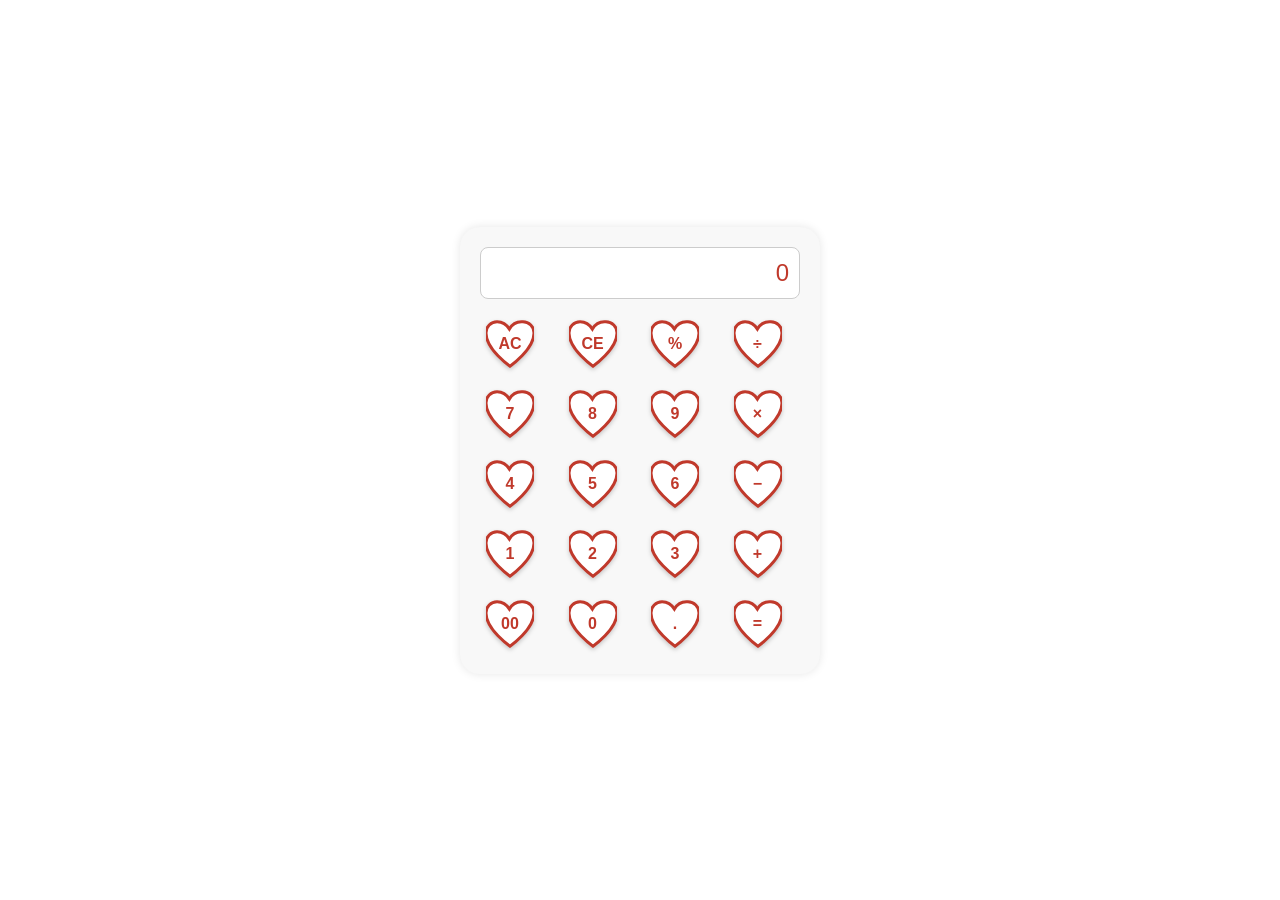
==== index.html @ f3742ee2 "index.html" ====
<!DOCTYPE html>
<html lang="en">
<head>
<meta charset="UTF-8">
<meta name="viewport" content="width=device-width, initial-scale=1.0">
<title>3D Heart Calculator</title>
<link rel="stylesheet" href="styles.css">
<link rel="manifest" href="manifest.json">
<link rel="apple-touch-icon" href="icons/icon-192.png">
<meta name="theme-color" content="#ff3b3b">
</head>
<body>

<div class="calculator">
    <div id="display" class="display">0</div>
    <div class="buttons">
        <!-- First row -->
        <button class="heart-btn" onclick="clearDisplay()"><svg viewBox="0 0 32 29.6"><path d="M23.6,0c-3.4,0-6.4,2-8,4.9C13.8,2,10.8,0,7.4,0C3.3,0,0,3.3,0,7.4c0,11.1,16,22.2,16,22.2s16-11.1,16-22.2C32,3.3,28.7,0,24.6,0H23.6z"/></svg><div class="heart-text">AC</div></button>
        <button class="heart-btn" onclick="deleteLast()"><svg viewBox="0 0 32 29.6"><path d="M23.6,0c-3.4,0-6.4,2-8,4.9C13.8,2,10.8,0,7.4,0C3.3,0,0,3.3,0,7.4c0,11.1,16,22.2,16,22.2s16-11.1,16-22.2C32,3.3,28.7,0,24.6,0H23.6z"/></svg><div class="heart-text">CE</div></button>
        <button class="heart-btn" onclick="append('%')"><svg viewBox="0 0 32 29.6"><path d="M23.6,0c-3.4,0-6.4,2-8,4.9C13.8,2,10.8,0,7.4,0C3.3,0,0,3.3,0,7.4c0,11.1,16,22.2,16,22.2s16-11.1,16-22.2C32,3.3,28.7,0,24.6,0H23.6z"/></svg><div class="heart-text">%</div></button>
        <button class="heart-btn" onclick="append('/')"><svg viewBox="0 0 32 29.6"><path d="M23.6,0c-3.4,0-6.4,2-8,4.9C13.8,2,10.8,0,7.4,0C3.3,0,0,3.3,0,7.4c0,11.1,16,22.2,16,22.2s16-11.1,16-22.2C32,3.3,28.7,0,24.6,0H23.6z"/></svg><div class="heart-text">÷</div></button>

        <!-- Second row -->
        <button class="heart-btn" onclick="append('7')"><svg viewBox="0 0 32 29.6"><path d="M23.6,0c-3.4,0-6.4,2-8,4.9C13.8,2,10.8,0,7.4,0C3.3,0,0,3.3,0,7.4c0,11.1,16,22.2,16,22.2s16-11.1,16-22.2C32,3.3,28.7,0,24.6,0H23.6z"/></svg><div class="heart-text">7</div></button>
        <button class="heart-btn" onclick="append('8')"><svg viewBox="0 0 32 29.6"><path d="M23.6,0c-3.4,0-6.4,2-8,4.9C13.8,2,10.8,0,7.4,0C3.3,0,0,3.3,0,7.4c0,11.1,16,22.2,16,22.2s16-11.1,16-22.2C32,3.3,28.7,0,24.6,0H23.6z"/></svg><div class="heart-text">8</div></button>
        <button class="heart-btn" onclick="append('9')"><svg viewBox="0 0 32 29.6"><path d="M23.6,0c-3.4,0-6.4,2-8,4.9C13.8,2,10.8,0,7.4,0C3.3,0,0,3.3,0,7.4c0,11.1,16,22.2,16,22.2s16-11.1,16-22.2C32,3.3,28.7,0,24.6,0H23.6z"/></svg><div class="heart-text">9</div></button>
        <button class="heart-btn" onclick="append('*')"><svg viewBox="0 0 32 29.6"><path d="M23.6,0c-3.4,0-6.4,2-8,4.9C13.8,2,10.8,0,7.4,0C3.3,0,0,3.3,0,7.4c0,11.1,16,22.2,16,22.2s16-11.1,16-22.2C32,3.3,28.7,0,24.6,0H23.6z"/></svg><div class="heart-text">×</div></button>

        <!-- Third row -->
        <button class="heart-btn" onclick="append('4')"><svg viewBox="0 0 32 29.6"><path d="M23.6,0c-3.4,0-6.4,2-8,4.9C13.8,2,10.8,0,7.4,0C3.3,0,0,3.3,0,7.4c0,11.1,16,22.2,16,22.2s16-11.1,16-22.2C32,3.3,28.7,0,24.6,0H23.6z"/></svg><div class="heart-text">4</div></button>
        <button class="heart-btn" onclick="append('5')"><svg viewBox="0 0 32 29.6"><path d="M23.6,0c-3.4,0-6.4,2-8,4.9C13.8,2,10.8,0,7.4,0C3.3,0,0,3.3,0,7.4c0,11.1,16,22.2,16,22.2s16-11.1,16-22.2C32,3.3,28.7,0,24.6,0H23.6z"/></svg><div class="heart-text">5</div></button>
        <button class="heart-btn" onclick="append('6')"><svg viewBox="0 0 32 29.6"><path d="M23.6,0c-3.4,0-6.4,2-8,4.9C13.8,2,10.8,0,7.4,0C3.3,0,0,3.3,0,7.4c0,11.1,16,22.2,16,22.2s16-11.1,16-22.2C32,3.3,28.7,0,24.6,0H23.6z"/></svg><div class="heart-text">6</div></button>
        <button class="heart-btn" onclick="append('-')"><svg viewBox="0 0 32 29.6"><path d="M23.6,0c-3.4,0-6.4,2-8,4.9C13.8,2,10.8,0,7.4,0C3.3,0,0,3.3,0,7.4c0,11.1,16,22.2,16,22.2s16-11.1,16-22.2C32,3.3,28.7,0,24.6,0H23.6z"/></svg><div class="heart-text">−</div></button>

        <!-- Fourth row -->
        <button class="heart-btn" onclick="append('1')"><svg viewBox="0 0 32 29.6"><path d="M23.6,0c-3.4,0-6.4,2-8,4.9C13.8,2,10.8,0,7.4,0C3.3,0,0,3.3,0,7.4c0,11.1,16,22.2,16,22.2s16-11.1,16-22.2C32,3.3,28.7,0,24.6,0H23.6z"/></svg><div class="heart-text">1</div></button>
        <button class="heart-btn" onclick="append('2')"><svg viewBox="0 0 32 29.6"><path d="M23.6,0c-3.4,0-6.4,2-8,4.9C13.8,2,10.8,0,7.4,0C3.3,0,0,3.3,0,7.4c0,11.1,16,22.2,16,22.2s16-11.1,16-22.2C32,3.3,28.7,0,24.6,0H23.6z"/></svg><div class="heart-text">2</div></button>
        <button class="heart-btn" onclick="append('3')"><svg viewBox="0 0 32 29.6"><path d="M23.6,0c-3.4,0-6.4,2-8,4.9C13.8,2,10.8,0,7.4,0C3.3,0,0,3.3,0,7.4c0,11.1,16,22.2,16,22.2s16-11.1,16-22.2C32,3.3,28.7,0,24.6,0H23.6z"/></svg><div class="heart-text">3</div></button>
        <button class="heart-btn" onclick="append('+')"><svg viewBox="0 0 32 29.6"><path d="M23.6,0c-3.4,0-6.4,2-8,4.9C13.8,2,10.8,0,7.4,0C3.3,0,0,3.3,0,7.4c0,11.1,16,22.2,16,22.2s16-11.1,16-22.2C32,3.3,28.7,0,24.6,0H23.6z"/></svg><div class="heart-text">+</div></button>

        <!-- Last row -->
        <button class="heart-btn" onclick="append('00')"><svg viewBox="0 0 32 29.6"><path d="M23.6,0c-3.4,0-6.4,2-8,4.9C13.8,2,10.8,0,7.4,0C3.3,0,0,3.3,0,7.4c0,11.1,16,22.2,16,22.2s16-11.1,16-22.2C32,3.3,28.7,0,24.6,0H23.6z"/></svg><div class="heart-text">00</div></button>
        <button class="heart-btn" onclick="append('0')"><svg viewBox="0 0 32 29.6"><path d="M23.6,0c-3.4,0-6.4,2-8,4.9C13.8,2,10.8,0,7.4,0C3.3,0,0,3.3,0,7.4c0,11.1,16,22.2,16,22.2s16-11.1,16-22.2C32,3.3,28.7,0,24.6,0H23.6z"/></svg><div class="heart-text">0</div></button>
        <button class="heart-btn" onclick="append('.')"><svg viewBox="0 0 32 29.6"><path d="M23.6,0c-3.4,0-6.4,2-8,4.9C13.8,2,10.8,0,7.4,0C3.3,0,0,3.3,0,7.4c0,11.1,16,22.2,16,22.2s16-11.1,16-22.2C32,3.3,28.7,0,24.6,0H23.6z"/></svg><div class="heart-text">.</div></button>
        <button class="heart-btn" onclick="calculate()"><svg viewBox="0 0 32 29.6"><path d="M23.6,0c-3.4,0-6.4,2-8,4.9C13.8,2,10.8,0,7.4,0C3.3,0,0,3.3,0,7.4c0,11.1,16,22.2,16,22.2s16-11.1,16-22.2C32,3.3,28.7,0,24.6,0H23.6z"/></svg><div class="heart-text">=</div></button>
    </div>
</div>
<!-- Gift & Video Container -->
<div id="gift-container" style="display:none;">
    <img id="gift-box" src="Gift_image.png" alt="Gift Box">
    <div id="video-frame" style="display:none;">
        <iframe id="surprise-video" width="100%" height="100%" frameborder="0"
            src="https://drive.google.com/file/d/1lTMTr8jGWzRH9XpSSO8gHfA5BMSGpuVj/view?usp=drive_link"
            allow="autoplay; encrypted-media" allowfullscreen></iframe>
    </div>


</div>

<script>
    let display = document.getElementById('display');
    const calculator = document.querySelector('.calculator');
    const giftContainer = document.getElementById('gift-container');
    const giftBox = document.getElementById('gift-box');
    const videoFrame = document.getElementById('video-frame');
    const video = document.getElementById('surprise-video');

    function append(value) {
        if (display.textContent === '0') display.textContent = '';
        display.textContent += value;
    }

    function clearDisplay() {
        display.textContent = '0';

        // Hide gift/video if visible
        if (giftContainer) giftContainer.style.display = 'none';
        videoFrame.style.display = 'none';
        calculator.style.display = 'block';
        calculator.classList.remove('bloom-out');
    }

    function deleteLast() {
        if (display.textContent.length > 1) {
            display.textContent = display.textContent.slice(0, -1);
        } else {
            display.textContent = '0';
        }
    }

    function calculate() {
        const raw = display.textContent.trim();

        // Hide any active gift/video
        if (giftContainer) giftContainer.style.display = 'none';
        calculator.style.display = 'block';

        // ❤️ Secret Codes
        if (raw === '1419') {
            display.textContent = 'ɪ ʟᴏᴠᴇ ʏᴏᴜ 🤍❤️';
        } 
        else if (raw === '1082010' || raw === '1082011') {
            display.textContent = '𝙃𝙖𝙥𝙥𝙮 𝘽𝙞𝙧𝙩𝙝𝙙𝙖𝙮 𝙅𝙚𝙧𝙧𝙮👸🏻🫂';
        } 
        else if (raw === '13112025') {
            display.textContent = 'Advance 3rd Year Anniversary💍';
        } 
        else if (raw === '1082010+13052006' || raw === '1082011+13052006') {
            display.textContent = 'ᴡɪʟʟ ʏᴏᴜ ᴍᴀʀʀʏ ᴍᴇ?💍🤌🏻';
        } 
        else if (raw === '13112022') {
            display.textContent = '';
            calculator.classList.add('bloom-out');

            setTimeout(() => {
                calculator.style.display = 'none';
                giftContainer.style.display = 'flex';
                giftBox.style.display = 'block';
                giftBox.classList.remove('blast');
                videoFrame.style.display = 'none';
                video.src = '';

                giftBox.onclick = () => {
                    giftBox.classList.add('blast');

                    setTimeout(() => {
                        giftBox.style.display = 'none';
                        window.open("https://drive.google.com/file/d/1lTMTr8jGWzRH9XpSSO8gHfA5BMSGpuVj/view?usp=sharing", "_blank");
                    }, 800);
                };

                setTimeout(() => {
                    video.src = '';
                    videoFrame.style.display = 'none';
                    giftContainer.style.display = 'none';
                    calculator.style.display = 'block';
                    calculator.classList.remove('bloom-out');
                    display.textContent = '0';
                }, 40000);
            }, 600);
        } 
        
        // ✅ Add this final else block to handle normal math calculations
        else {
            try {
                const expression = raw
                    .replace(/×/g, '*')
                    .replace(/÷/g, '/')
                    .replace(/−/g, '-')   // Unicode minus to normal minus
                    .replace(/%/g, '/100'); // Optional: Treat 50% as 0.5

                display.textContent = eval(expression);
            } catch {
                display.textContent = 'Error';
            }
        }
    }

    // Service Worker
    if ("serviceWorker" in navigator) {
        navigator.serviceWorker.register("service-worker.js")
            .then(reg => console.log("Service worker registered 💖", reg))
            .catch(err => console.error("Service worker failed 😢", err));
    }

</script>
</body>
</html>
---- styles.css ----
body {
        background: #fff;
        display: flex;
        justify-content: center;
        align-items: center;
        height: 100vh;
        margin: 0;
        font-family: Arial, sans-serif;
    }

    .calculator {
        background: #f8f8f8;
        padding: 20px;
        border-radius: 20px;
        width: 320px;
        box-shadow: 0 0 10px rgba(0,0,0,0.1);
    }

    .display {
        background: #fff;
        height: 50px;
        border-radius: 8px;
        margin-bottom: 15px;
        text-align: right;
        font-size: 1.5rem;
        line-height: 50px;
        padding: 0 10px;
        overflow: hidden;
        color: #c0392b;
        border: 1px solid #ccc;
    }

    .buttons {
        display: grid;
        grid-template-columns: repeat(4, 1fr);
        gap: 10px;
    }

    .heart-btn {
        background: none;
        border: none;
        cursor: pointer;
        width: 60px;
        height: 60px;
        position: relative;
        transition: transform 0.2s ease, box-shadow 0.2s ease;
    }

    .heart-btn svg {
        width: 100%;
        height: 100%;
        fill: #fff;
        stroke: #c0392b;
        stroke-width: 2;
        transition: all 0.3s ease;
        filter: drop-shadow(0 2px 2px rgba(0,0,0,0.2));
    }

    .heart-btn:hover svg {
        fill: #c0392b;
        stroke: #c0392b;
        transform: translateY(-2px) scale(1.05);
        filter: drop-shadow(0 4px 6px rgba(0,0,0,0.3));
    }

    .heart-text {
        position: absolute;
        top: 50%;
        left: 50%;
        transform: translate(-50%, -50%);
        font-size: 1rem;
        font-weight: bold;
        color: #c0392b;
        pointer-events: none;
    }

    .heart-btn:hover .heart-text {
        color: #fff;
    }

    .heart-btn:active svg {
        transform: translateY(1px) scale(0.98);
        filter: drop-shadow(0 1px 2px rgba(0,0,0,0.1));
    }

    /* Gift & Video Styles */
    #gift-container {
        position: fixed;
        top: 0; left: 0;
        width: 100vw;
        height: 100vh;
        background: #fff;
        display: flex;
        justify-content: center;
        align-items: center;
        flex-direction: column;
        z-index: 1000;
    }

    #gift-box {
        width: 150px;
        cursor: pointer;
        animation: dropGift 1s ease-out;
        transition: transform 0.3s ease;
    }

    #gift-box:hover {
        transform: scale(2.0) rotate(5deg);
    }

    @keyframes dropGift {
        0% { transform: translateY(-300px) scale(0.5); opacity: 0; }
        100% { transform: translateY(0) scale(1); opacity: 1; }
    }

    .bloom-out {
        animation: bloomOut 0.6s forwards;
    }

    @keyframes bloomOut {
        0% { transform: scale(1); opacity: 1; }
        100% { transform: scale(0.8); opacity: 0; }
    }

    .blast {
        animation: blastGift 0.8s forwards;
    }

    @keyframes blastGift {
        0% { transform: scale(1); opacity: 1; }
        50% { transform: scale(1.5) rotate(20deg); }
        100% { transform: scale(0); opacity: 0; }
    }

    #video-frame {
        width: 90%;
        max-width: 800px;
        aspect-ratio: 16 / 9;
        border-radius: 15px;
        overflow: hidden;
        box-shadow: 0 4px 15px rgba(0, 0, 0, 0.3);
    }
    
    #video-frame iframe {
        width: 100%;
        height: 100%;
        border: none;
    }

    #surprise-video {
        max-width: 90%;
        border-radius: 15px;
        box-shadow: 0 0 20px rgba(0,0,0,0.3);
    }

    #video-play {
    width: 80%;
    max-width: 800px;
    height: 450px;
    position: fixed;
    top: 50%;
    left: 50%;
    transform: translate(-50%, -50%);
    border-radius: 15px;
    z-index: 1000;
    box-shadow: 0 4px 15px rgba(0, 0, 0, 0.3);
}

/* 📱 Small screens (mobile) */
@media (max-width: 600px) {
    #video-play {
        width: 95%;       /* Almost full width on small screens */
        max-width: 350px; /* Avoids being too large */
    }
}

/* 💻 Medium screens (tablet) */
@media (min-width: 601px) and (max-width: 1024px) {
    #video-play {
        width: 85%;
        max-width: 600px;
    }
}

/* 🖥️ Large screens (desktop) */
@media (min-width: 1025px) {
    #video-play {
        width: 70%;      /* More elegant on big screens */
        max-width: 800px;
    }
}
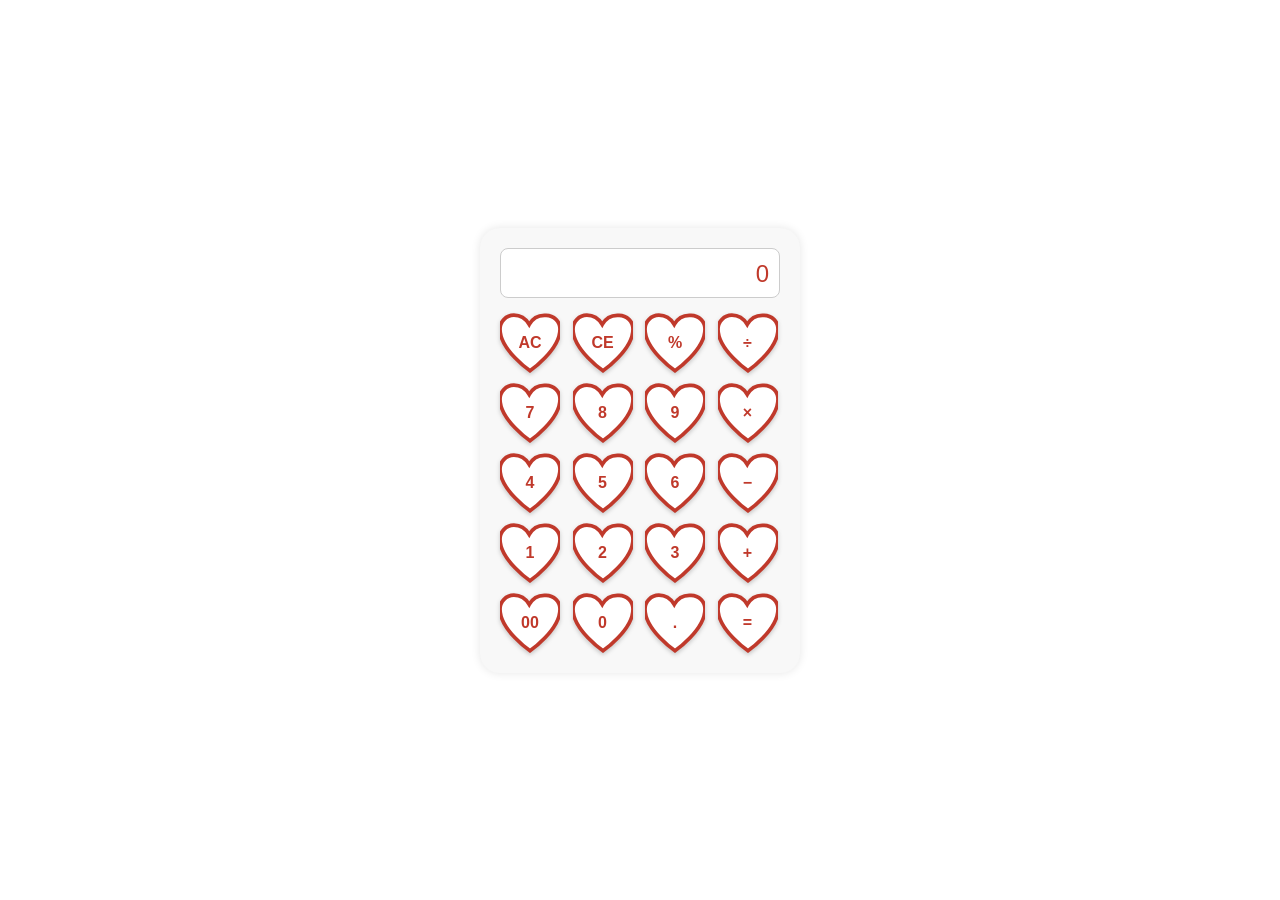
==== commit ffef83ca: "Connect frontend to Railway backend" ====
--- a/index.html
+++ b/index.html
@@ -1,170 +1,61 @@
-<!DOCTYPE html>
-<html lang="en">
-<head>
-<meta charset="UTF-8">
-<meta name="viewport" content="width=device-width, initial-scale=1.0">
-<title>3D Heart Calculator</title>
-<link rel="stylesheet" href="styles.css">
-<link rel="manifest" href="manifest.json">
-<link rel="apple-touch-icon" href="icons/icon-192.png">
-<meta name="theme-color" content="#ff3b3b">
-</head>
-<body>
-
-<div class="calculator">
-    <div id="display" class="display">0</div>
-    <div class="buttons">
-        <!-- First row -->
-        <button class="heart-btn" onclick="clearDisplay()"><svg viewBox="0 0 32 29.6"><path d="M23.6,0c-3.4,0-6.4,2-8,4.9C13.8,2,10.8,0,7.4,0C3.3,0,0,3.3,0,7.4c0,11.1,16,22.2,16,22.2s16-11.1,16-22.2C32,3.3,28.7,0,24.6,0H23.6z"/></svg><div class="heart-text">AC</div></button>
-        <button class="heart-btn" onclick="deleteLast()"><svg viewBox="0 0 32 29.6"><path d="M23.6,0c-3.4,0-6.4,2-8,4.9C13.8,2,10.8,0,7.4,0C3.3,0,0,3.3,0,7.4c0,11.1,16,22.2,16,22.2s16-11.1,16-22.2C32,3.3,28.7,0,24.6,0H23.6z"/></svg><div class="heart-text">CE</div></button>
-        <button class="heart-btn" onclick="append('%')"><svg viewBox="0 0 32 29.6"><path d="M23.6,0c-3.4,0-6.4,2-8,4.9C13.8,2,10.8,0,7.4,0C3.3,0,0,3.3,0,7.4c0,11.1,16,22.2,16,22.2s16-11.1,16-22.2C32,3.3,28.7,0,24.6,0H23.6z"/></svg><div class="heart-text">%</div></button>
-        <button class="heart-btn" onclick="append('/')"><svg viewBox="0 0 32 29.6"><path d="M23.6,0c-3.4,0-6.4,2-8,4.9C13.8,2,10.8,0,7.4,0C3.3,0,0,3.3,0,7.4c0,11.1,16,22.2,16,22.2s16-11.1,16-22.2C32,3.3,28.7,0,24.6,0H23.6z"/></svg><div class="heart-text">÷</div></button>
-
-        <!-- Second row -->
-        <button class="heart-btn" onclick="append('7')"><svg viewBox="0 0 32 29.6"><path d="M23.6,0c-3.4,0-6.4,2-8,4.9C13.8,2,10.8,0,7.4,0C3.3,0,0,3.3,0,7.4c0,11.1,16,22.2,16,22.2s16-11.1,16-22.2C32,3.3,28.7,0,24.6,0H23.6z"/></svg><div class="heart-text">7</div></button>
-        <button class="heart-btn" onclick="append('8')"><svg viewBox="0 0 32 29.6"><path d="M23.6,0c-3.4,0-6.4,2-8,4.9C13.8,2,10.8,0,7.4,0C3.3,0,0,3.3,0,7.4c0,11.1,16,22.2,16,22.2s16-11.1,16-22.2C32,3.3,28.7,0,24.6,0H23.6z"/></svg><div class="heart-text">8</div></button>
-        <button class="heart-btn" onclick="append('9')"><svg viewBox="0 0 32 29.6"><path d="M23.6,0c-3.4,0-6.4,2-8,4.9C13.8,2,10.8,0,7.4,0C3.3,0,0,3.3,0,7.4c0,11.1,16,22.2,16,22.2s16-11.1,16-22.2C32,3.3,28.7,0,24.6,0H23.6z"/></svg><div class="heart-text">9</div></button>
-        <button class="heart-btn" onclick="append('*')"><svg viewBox="0 0 32 29.6"><path d="M23.6,0c-3.4,0-6.4,2-8,4.9C13.8,2,10.8,0,7.4,0C3.3,0,0,3.3,0,7.4c0,11.1,16,22.2,16,22.2s16-11.1,16-22.2C32,3.3,28.7,0,24.6,0H23.6z"/></svg><div class="heart-text">×</div></button>
-
-        <!-- Third row -->
-        <button class="heart-btn" onclick="append('4')"><svg viewBox="0 0 32 29.6"><path d="M23.6,0c-3.4,0-6.4,2-8,4.9C13.8,2,10.8,0,7.4,0C3.3,0,0,3.3,0,7.4c0,11.1,16,22.2,16,22.2s16-11.1,16-22.2C32,3.3,28.7,0,24.6,0H23.6z"/></svg><div class="heart-text">4</div></button>
-        <button class="heart-btn" onclick="append('5')"><svg viewBox="0 0 32 29.6"><path d="M23.6,0c-3.4,0-6.4,2-8,4.9C13.8,2,10.8,0,7.4,0C3.3,0,0,3.3,0,7.4c0,11.1,16,22.2,16,22.2s16-11.1,16-22.2C32,3.3,28.7,0,24.6,0H23.6z"/></svg><div class="heart-text">5</div></button>
-        <button class="heart-btn" onclick="append('6')"><svg viewBox="0 0 32 29.6"><path d="M23.6,0c-3.4,0-6.4,2-8,4.9C13.8,2,10.8,0,7.4,0C3.3,0,0,3.3,0,7.4c0,11.1,16,22.2,16,22.2s16-11.1,16-22.2C32,3.3,28.7,0,24.6,0H23.6z"/></svg><div class="heart-text">6</div></button>
-        <button class="heart-btn" onclick="append('-')"><svg viewBox="0 0 32 29.6"><path d="M23.6,0c-3.4,0-6.4,2-8,4.9C13.8,2,10.8,0,7.4,0C3.3,0,0,3.3,0,7.4c0,11.1,16,22.2,16,22.2s16-11.1,16-22.2C32,3.3,28.7,0,24.6,0H23.6z"/></svg><div class="heart-text">−</div></button>
-
-        <!-- Fourth row -->
-        <button class="heart-btn" onclick="append('1')"><svg viewBox="0 0 32 29.6"><path d="M23.6,0c-3.4,0-6.4,2-8,4.9C13.8,2,10.8,0,7.4,0C3.3,0,0,3.3,0,7.4c0,11.1,16,22.2,16,22.2s16-11.1,16-22.2C32,3.3,28.7,0,24.6,0H23.6z"/></svg><div class="heart-text">1</div></button>
-        <button class="heart-btn" onclick="append('2')"><svg viewBox="0 0 32 29.6"><path d="M23.6,0c-3.4,0-6.4,2-8,4.9C13.8,2,10.8,0,7.4,0C3.3,0,0,3.3,0,7.4c0,11.1,16,22.2,16,22.2s16-11.1,16-22.2C32,3.3,28.7,0,24.6,0H23.6z"/></svg><div class="heart-text">2</div></button>
-        <button class="heart-btn" onclick="append('3')"><svg viewBox="0 0 32 29.6"><path d="M23.6,0c-3.4,0-6.4,2-8,4.9C13.8,2,10.8,0,7.4,0C3.3,0,0,3.3,0,7.4c0,11.1,16,22.2,16,22.2s16-11.1,16-22.2C32,3.3,28.7,0,24.6,0H23.6z"/></svg><div class="heart-text">3</div></button>
-        <button class="heart-btn" onclick="append('+')"><svg viewBox="0 0 32 29.6"><path d="M23.6,0c-3.4,0-6.4,2-8,4.9C13.8,2,10.8,0,7.4,0C3.3,0,0,3.3,0,7.4c0,11.1,16,22.2,16,22.2s16-11.1,16-22.2C32,3.3,28.7,0,24.6,0H23.6z"/></svg><div class="heart-text">+</div></button>
-
-        <!-- Last row -->
-        <button class="heart-btn" onclick="append('00')"><svg viewBox="0 0 32 29.6"><path d="M23.6,0c-3.4,0-6.4,2-8,4.9C13.8,2,10.8,0,7.4,0C3.3,0,0,3.3,0,7.4c0,11.1,16,22.2,16,22.2s16-11.1,16-22.2C32,3.3,28.7,0,24.6,0H23.6z"/></svg><div class="heart-text">00</div></button>
-        <button class="heart-btn" onclick="append('0')"><svg viewBox="0 0 32 29.6"><path d="M23.6,0c-3.4,0-6.4,2-8,4.9C13.8,2,10.8,0,7.4,0C3.3,0,0,3.3,0,7.4c0,11.1,16,22.2,16,22.2s16-11.1,16-22.2C32,3.3,28.7,0,24.6,0H23.6z"/></svg><div class="heart-text">0</div></button>
-        <button class="heart-btn" onclick="append('.')"><svg viewBox="0 0 32 29.6"><path d="M23.6,0c-3.4,0-6.4,2-8,4.9C13.8,2,10.8,0,7.4,0C3.3,0,0,3.3,0,7.4c0,11.1,16,22.2,16,22.2s16-11.1,16-22.2C32,3.3,28.7,0,24.6,0H23.6z"/></svg><div class="heart-text">.</div></button>
-        <button class="heart-btn" onclick="calculate()"><svg viewBox="0 0 32 29.6"><path d="M23.6,0c-3.4,0-6.4,2-8,4.9C13.8,2,10.8,0,7.4,0C3.3,0,0,3.3,0,7.4c0,11.1,16,22.2,16,22.2s16-11.1,16-22.2C32,3.3,28.7,0,24.6,0H23.6z"/></svg><div class="heart-text">=</div></button>
-    </div>
-</div>
-<!-- Gift & Video Container -->
-<div id="gift-container" style="display:none;">
-    <img id="gift-box" src="Gift_image.png" alt="Gift Box">
-    <div id="video-frame" style="display:none;">
-        <iframe id="surprise-video" width="100%" height="100%" frameborder="0"
-            src="https://drive.google.com/file/d/1lTMTr8jGWzRH9XpSSO8gHfA5BMSGpuVj/view?usp=drive_link"
-            allow="autoplay; encrypted-media" allowfullscreen></iframe>
-    </div>
-
-
-</div>
-
-<script>
-    let display = document.getElementById('display');
-    const calculator = document.querySelector('.calculator');
-    const giftContainer = document.getElementById('gift-container');
-    const giftBox = document.getElementById('gift-box');
-    const videoFrame = document.getElementById('video-frame');
-    const video = document.getElementById('surprise-video');
-
-    function append(value) {
-        if (display.textContent === '0') display.textContent = '';
-        display.textContent += value;
-    }
-
-    function clearDisplay() {
-        display.textContent = '0';
-
-        // Hide gift/video if visible
-        if (giftContainer) giftContainer.style.display = 'none';
-        videoFrame.style.display = 'none';
-        calculator.style.display = 'block';
-        calculator.classList.remove('bloom-out');
-    }
-
-    function deleteLast() {
-        if (display.textContent.length > 1) {
-            display.textContent = display.textContent.slice(0, -1);
-        } else {
-            display.textContent = '0';
-        }
-    }
-
-    function calculate() {
-        const raw = display.textContent.trim();
-
-        // Hide any active gift/video
-        if (giftContainer) giftContainer.style.display = 'none';
-        calculator.style.display = 'block';
-
-        // ❤️ Secret Codes
-        if (raw === '1419') {
-            display.textContent = 'ɪ ʟᴏᴠᴇ ʏᴏᴜ 🤍❤️';
-        } 
-        else if (raw === '1082010' || raw === '1082011') {
-            display.textContent = '𝙃𝙖𝙥𝙥𝙮 𝘽𝙞𝙧𝙩𝙝𝙙𝙖𝙮 𝙅𝙚𝙧𝙧𝙮👸🏻🫂';
-        } 
-        else if (raw === '13112025') {
-            display.textContent = 'Advance 3rd Year Anniversary💍';
-        } 
-        else if (raw === '1082010+13052006' || raw === '1082011+13052006') {
-            display.textContent = 'ᴡɪʟʟ ʏᴏᴜ ᴍᴀʀʀʏ ᴍᴇ?💍🤌🏻';
-        } 
-        else if (raw === '13112022') {
-            display.textContent = '';
-            calculator.classList.add('bloom-out');
-
-            setTimeout(() => {
-                calculator.style.display = 'none';
-                giftContainer.style.display = 'flex';
-                giftBox.style.display = 'block';
-                giftBox.classList.remove('blast');
-                videoFrame.style.display = 'none';
-                video.src = '';
-
-                giftBox.onclick = () => {
-                    giftBox.classList.add('blast');
-
-                    setTimeout(() => {
-                        giftBox.style.display = 'none';
-                        window.open("https://drive.google.com/file/d/1lTMTr8jGWzRH9XpSSO8gHfA5BMSGpuVj/view?usp=sharing", "_blank");
-                    }, 800);
-                };
-
-                setTimeout(() => {
-                    video.src = '';
-                    videoFrame.style.display = 'none';
-                    giftContainer.style.display = 'none';
-                    calculator.style.display = 'block';
-                    calculator.classList.remove('bloom-out');
-                    display.textContent = '0';
-                }, 40000);
-            }, 600);
-        } 
-        
-        // ✅ Add this final else block to handle normal math calculations
-        else {
-            try {
-                const expression = raw
-                    .replace(/×/g, '*')
-                    .replace(/÷/g, '/')
-                    .replace(/−/g, '-')   // Unicode minus to normal minus
-                    .replace(/%/g, '/100'); // Optional: Treat 50% as 0.5
-
-                display.textContent = eval(expression);
-            } catch {
-                display.textContent = 'Error';
-            }
-        }
-    }
-
-    // Service Worker
-    if ("serviceWorker" in navigator) {
-        navigator.serviceWorker.register("service-worker.js")
-            .then(reg => console.log("Service worker registered 💖", reg))
-            .catch(err => console.error("Service worker failed 😢", err));
-    }
-
-</script>
-</body>
-</html>
-
-
+<!DOCTYPE html>
+<html lang="en">
+<head>
+<meta charset="UTF-8">
+<meta name="viewport" content="width=device-width, initial-scale=1.0">
+<title>NS Calculator</title>
+<link rel="stylesheet" href="../../css/global.css">
+<link rel="stylesheet" href="../../css/calculator.css">
+<link rel="manifest" href="../../manifest.json">
+<link rel="apple-touch-icon" href="../../assets/icons/icon-192.png"><meta name="theme-color" content="#ff3b3b">
+</head>
+<body>
+
+<div class="calculator">
+    <div id="display" class="display">0</div>
+    <div class="buttons">
+        <!-- First row -->
+        <button class="heart-btn" onclick="clearDisplay()"><svg viewBox="0 0 32 29.6"><path d="M23.6,0c-3.4,0-6.4,2-8,4.9C13.8,2,10.8,0,7.4,0C3.3,0,0,3.3,0,7.4c0,11.1,16,22.2,16,22.2s16-11.1,16-22.2C32,3.3,28.7,0,24.6,0H23.6z"/></svg><div class="heart-text">AC</div></button>
+        <button class="heart-btn" onclick="deleteLast()"><svg viewBox="0 0 32 29.6"><path d="M23.6,0c-3.4,0-6.4,2-8,4.9C13.8,2,10.8,0,7.4,0C3.3,0,0,3.3,0,7.4c0,11.1,16,22.2,16,22.2s16-11.1,16-22.2C32,3.3,28.7,0,24.6,0H23.6z"/></svg><div class="heart-text">CE</div></button>
+        <button class="heart-btn" onclick="append('%')"><svg viewBox="0 0 32 29.6"><path d="M23.6,0c-3.4,0-6.4,2-8,4.9C13.8,2,10.8,0,7.4,0C3.3,0,0,3.3,0,7.4c0,11.1,16,22.2,16,22.2s16-11.1,16-22.2C32,3.3,28.7,0,24.6,0H23.6z"/></svg><div class="heart-text">%</div></button>
+        <button class="heart-btn" onclick="append('/')"><svg viewBox="0 0 32 29.6"><path d="M23.6,0c-3.4,0-6.4,2-8,4.9C13.8,2,10.8,0,7.4,0C3.3,0,0,3.3,0,7.4c0,11.1,16,22.2,16,22.2s16-11.1,16-22.2C32,3.3,28.7,0,24.6,0H23.6z"/></svg><div class="heart-text">÷</div></button>
+
+        <!-- Second row -->
+        <button class="heart-btn" onclick="append('7')"><svg viewBox="0 0 32 29.6"><path d="M23.6,0c-3.4,0-6.4,2-8,4.9C13.8,2,10.8,0,7.4,0C3.3,0,0,3.3,0,7.4c0,11.1,16,22.2,16,22.2s16-11.1,16-22.2C32,3.3,28.7,0,24.6,0H23.6z"/></svg><div class="heart-text">7</div></button>
+        <button class="heart-btn" onclick="append('8')"><svg viewBox="0 0 32 29.6"><path d="M23.6,0c-3.4,0-6.4,2-8,4.9C13.8,2,10.8,0,7.4,0C3.3,0,0,3.3,0,7.4c0,11.1,16,22.2,16,22.2s16-11.1,16-22.2C32,3.3,28.7,0,24.6,0H23.6z"/></svg><div class="heart-text">8</div></button>
+        <button class="heart-btn" onclick="append('9')"><svg viewBox="0 0 32 29.6"><path d="M23.6,0c-3.4,0-6.4,2-8,4.9C13.8,2,10.8,0,7.4,0C3.3,0,0,3.3,0,7.4c0,11.1,16,22.2,16,22.2s16-11.1,16-22.2C32,3.3,28.7,0,24.6,0H23.6z"/></svg><div class="heart-text">9</div></button>
+        <button class="heart-btn" onclick="append('*')"><svg viewBox="0 0 32 29.6"><path d="M23.6,0c-3.4,0-6.4,2-8,4.9C13.8,2,10.8,0,7.4,0C3.3,0,0,3.3,0,7.4c0,11.1,16,22.2,16,22.2s16-11.1,16-22.2C32,3.3,28.7,0,24.6,0H23.6z"/></svg><div class="heart-text">×</div></button>
+
+        <!-- Third row -->
+        <button class="heart-btn" onclick="append('4')"><svg viewBox="0 0 32 29.6"><path d="M23.6,0c-3.4,0-6.4,2-8,4.9C13.8,2,10.8,0,7.4,0C3.3,0,0,3.3,0,7.4c0,11.1,16,22.2,16,22.2s16-11.1,16-22.2C32,3.3,28.7,0,24.6,0H23.6z"/></svg><div class="heart-text">4</div></button>
+        <button class="heart-btn" onclick="append('5')"><svg viewBox="0 0 32 29.6"><path d="M23.6,0c-3.4,0-6.4,2-8,4.9C13.8,2,10.8,0,7.4,0C3.3,0,0,3.3,0,7.4c0,11.1,16,22.2,16,22.2s16-11.1,16-22.2C32,3.3,28.7,0,24.6,0H23.6z"/></svg><div class="heart-text">5</div></button>
+        <button class="heart-btn" onclick="append('6')"><svg viewBox="0 0 32 29.6"><path d="M23.6,0c-3.4,0-6.4,2-8,4.9C13.8,2,10.8,0,7.4,0C3.3,0,0,3.3,0,7.4c0,11.1,16,22.2,16,22.2s16-11.1,16-22.2C32,3.3,28.7,0,24.6,0H23.6z"/></svg><div class="heart-text">6</div></button>
+        <button class="heart-btn" onclick="append('-')"><svg viewBox="0 0 32 29.6"><path d="M23.6,0c-3.4,0-6.4,2-8,4.9C13.8,2,10.8,0,7.4,0C3.3,0,0,3.3,0,7.4c0,11.1,16,22.2,16,22.2s16-11.1,16-22.2C32,3.3,28.7,0,24.6,0H23.6z"/></svg><div class="heart-text">−</div></button>
+
+        <!-- Fourth row -->
+        <button class="heart-btn" onclick="append('1')"><svg viewBox="0 0 32 29.6"><path d="M23.6,0c-3.4,0-6.4,2-8,4.9C13.8,2,10.8,0,7.4,0C3.3,0,0,3.3,0,7.4c0,11.1,16,22.2,16,22.2s16-11.1,16-22.2C32,3.3,28.7,0,24.6,0H23.6z"/></svg><div class="heart-text">1</div></button>
+        <button class="heart-btn" onclick="append('2')"><svg viewBox="0 0 32 29.6"><path d="M23.6,0c-3.4,0-6.4,2-8,4.9C13.8,2,10.8,0,7.4,0C3.3,0,0,3.3,0,7.4c0,11.1,16,22.2,16,22.2s16-11.1,16-22.2C32,3.3,28.7,0,24.6,0H23.6z"/></svg><div class="heart-text">2</div></button>
+        <button class="heart-btn" onclick="append('3')"><svg viewBox="0 0 32 29.6"><path d="M23.6,0c-3.4,0-6.4,2-8,4.9C13.8,2,10.8,0,7.4,0C3.3,0,0,3.3,0,7.4c0,11.1,16,22.2,16,22.2s16-11.1,16-22.2C32,3.3,28.7,0,24.6,0H23.6z"/></svg><div class="heart-text">3</div></button>
+        <button class="heart-btn" onclick="append('+')"><svg viewBox="0 0 32 29.6"><path d="M23.6,0c-3.4,0-6.4,2-8,4.9C13.8,2,10.8,0,7.4,0C3.3,0,0,3.3,0,7.4c0,11.1,16,22.2,16,22.2s16-11.1,16-22.2C32,3.3,28.7,0,24.6,0H23.6z"/></svg><div class="heart-text">+</div></button>
+
+        <!-- Last row -->
+        <button class="heart-btn" onclick="append('00')"><svg viewBox="0 0 32 29.6"><path d="M23.6,0c-3.4,0-6.4,2-8,4.9C13.8,2,10.8,0,7.4,0C3.3,0,0,3.3,0,7.4c0,11.1,16,22.2,16,22.2s16-11.1,16-22.2C32,3.3,28.7,0,24.6,0H23.6z"/></svg><div class="heart-text">00</div></button>
+        <button class="heart-btn" onclick="append('0')"><svg viewBox="0 0 32 29.6"><path d="M23.6,0c-3.4,0-6.4,2-8,4.9C13.8,2,10.8,0,7.4,0C3.3,0,0,3.3,0,7.4c0,11.1,16,22.2,16,22.2s16-11.1,16-22.2C32,3.3,28.7,0,24.6,0H23.6z"/></svg><div class="heart-text">0</div></button>
+        <button class="heart-btn" onclick="append('.')"><svg viewBox="0 0 32 29.6"><path d="M23.6,0c-3.4,0-6.4,2-8,4.9C13.8,2,10.8,0,7.4,0C3.3,0,0,3.3,0,7.4c0,11.1,16,22.2,16,22.2s16-11.1,16-22.2C32,3.3,28.7,0,24.6,0H23.6z"/></svg><div class="heart-text">.</div></button>
+        <button class="heart-btn" onclick="calculate()"><svg viewBox="0 0 32 29.6"><path d="M23.6,0c-3.4,0-6.4,2-8,4.9C13.8,2,10.8,0,7.4,0C3.3,0,0,3.3,0,7.4c0,11.1,16,22.2,16,22.2s16-11.1,16-22.2C32,3.3,28.7,0,24.6,0H23.6z"/></svg><div class="heart-text">=</div></button>
+    </div>
+</div>
+<!-- Gift & Video Container -->
+<div id="gift-container" style="display:none;">
+<img id="gift-box" src="../../assets/icons/Gift_image.png" alt="Gift Box">
+    <div id="video-frame" style="display:none;">
+        <iframe id="surprise-video" width="100%" height="100%" frameborder="0"
+            src="https://drive.google.com/file/d/1lTMTr8jGWzRH9XpSSO8gHfA5BMSGpuVj/view?usp=drive_link"
+            allow="autoplay; encrypted-media" allowfullscreen></iframe>
+    </div>
+
+
+</div>
+<script src="../../js/calculator.js"></script>
+</body>
+</html>
--- a/css/global.css
+++ b/css/global.css
@@ -0,0 +1,38 @@
+/* ========== COLORS ========== */
+
+:root{
+
+    --red:#E63946;
+    --white:#FFFFFF;
+
+}
+
+/* ========== RESET ========== */
+
+*{
+    margin:0;
+    padding:0;
+    box-sizing:border-box;
+}
+
+/* ========== BODY ========== */
+
+body{
+
+    background:var(--white);
+    color:var(--red);
+
+    font-family:
+        "Segoe UI",
+        sans-serif;
+
+}
+
+/* ========== BUTTON ========== */
+
+button{
+
+    cursor:pointer;
+    transition:.3s;
+
+}
--- a/css/calculator.css
+++ b/css/calculator.css
@@ -0,0 +1,195 @@
+body {
+        background: #fff;
+        display: flex;
+        justify-content: center;
+        align-items: center;
+        height: 100vh;
+        margin: 0;
+        font-family: Arial, sans-serif;
+    }
+
+    .calculator {
+        background: #f8f8f8;
+        padding: 20px;
+        border-radius: 20px;
+        width: 320px;
+        box-shadow: 0 0 10px rgba(0,0,0,0.1);
+    }
+
+    .display {
+        background: #fff;
+        height: 50px;
+        border-radius: 8px;
+        margin-bottom: 15px;
+        text-align: right;
+        font-size: 1.5rem;
+        line-height: 50px;
+        padding: 0 10px;
+        overflow: hidden;
+        color: #c0392b;
+        border: 1px solid #ccc;
+    }
+
+    .buttons {
+        display: grid;
+        grid-template-columns: repeat(4, 1fr);
+        gap: 10px;
+    }
+
+    .heart-btn {
+        background: none;
+        border: none;
+        cursor: pointer;
+        width: 60px;
+        height: 60px;
+        position: relative;
+        transition: transform 0.2s ease, box-shadow 0.2s ease;
+    }
+
+    .heart-btn svg {
+        width: 100%;
+        height: 100%;
+        fill: #fff;
+        stroke: #c0392b;
+        stroke-width: 2;
+        transition: all 0.3s ease;
+        filter: drop-shadow(0 2px 2px rgba(0,0,0,0.2));
+    }
+
+    .heart-btn:hover svg {
+        fill: #c0392b;
+        stroke: #c0392b;
+        transform: translateY(-2px) scale(1.05);
+        filter: drop-shadow(0 4px 6px rgba(0,0,0,0.3));
+    }
+
+    .heart-text {
+        position: absolute;
+        top: 50%;
+        left: 50%;
+        transform: translate(-50%, -50%);
+        font-size: 1rem;
+        font-weight: bold;
+        color: #c0392b;
+        pointer-events: none;
+    }
+
+    .heart-btn:hover .heart-text {
+        color: #fff;
+    }
+
+    .heart-btn:active svg {
+        transform: translateY(1px) scale(0.98);
+        filter: drop-shadow(0 1px 2px rgba(0,0,0,0.1));
+    }
+
+    /* Gift & Video Styles */
+    #gift-container {
+        position: fixed;
+        top: 0; left: 0;
+        width: 100vw;
+        height: 100vh;
+        background: #fff;
+        display: flex;
+        justify-content: center;
+        align-items: center;
+        flex-direction: column;
+        z-index: 1000;
+    }
+
+    #gift-box {
+        width: 150px;
+        cursor: pointer;
+        animation: dropGift 1s ease-out;
+        transition: transform 0.3s ease;
+    }
+
+    #gift-box:hover {
+        transform: scale(2.0) rotate(5deg);
+    }
+
+    @keyframes dropGift {
+        0% { transform: translateY(-300px) scale(0.5); opacity: 0; }
+        100% { transform: translateY(0) scale(1); opacity: 1; }
+    }
+
+    .bloom-out {
+        animation: bloomOut 0.6s forwards;
+    }
+
+    @keyframes bloomOut {
+        0% { transform: scale(1); opacity: 1; }
+        100% { transform: scale(0.8); opacity: 0; }
+    }
+
+    .blast {
+        animation: blastGift 0.8s forwards;
+    }
+
+    @keyframes blastGift {
+        0% { transform: scale(1); opacity: 1; }
+        50% { transform: scale(1.5) rotate(20deg); }
+        100% { transform: scale(0); opacity: 0; }
+    }
+
+    #video-frame {
+        width: 90%;
+        max-width: 800px;
+        aspect-ratio: 16 / 9;
+        border-radius: 15px;
+        overflow: hidden;
+        box-shadow: 0 4px 15px rgba(0, 0, 0, 0.3);
+    }
+    
+    #video-frame iframe {
+        width: 100%;
+        height: 100%;
+        border: none;
+    }
+
+    #surprise-video {
+        max-width: 90%;
+        border-radius: 15px;
+        box-shadow: 0 0 20px rgba(0,0,0,0.3);
+    }
+
+    #video-play {
+    width: 80%;
+    max-width: 800px;
+    height: 450px;
+    position: fixed;
+    top: 50%;
+    left: 50%;
+    transform: translate(-50%, -50%);
+    border-radius: 15px;
+    z-index: 1000;
+    box-shadow: 0 4px 15px rgba(0, 0, 0, 0.3);
+}
+
+/* 📱 Small screens (mobile) */
+@media (max-width: 600px) {
+    #video-play {
+        width: 95%;       /* Almost full width on small screens */
+        max-width: 350px; /* Avoids being too large */
+    }
+}
+
+/* 💻 Medium screens (tablet) */
+@media (min-width: 601px) and (max-width: 1024px) {
+    #video-play {
+        width: 85%;
+        max-width: 600px;
+    }
+}
+
+/* 🖥️ Large screens (desktop) */
+@media (min-width: 1025px) {
+    #video-play {
+        width: 70%;      /* More elegant on big screens */
+        max-width: 800px;
+    }
+}
+
+.calculator{
+    animation:heartbeat 2s infinite;
+}
